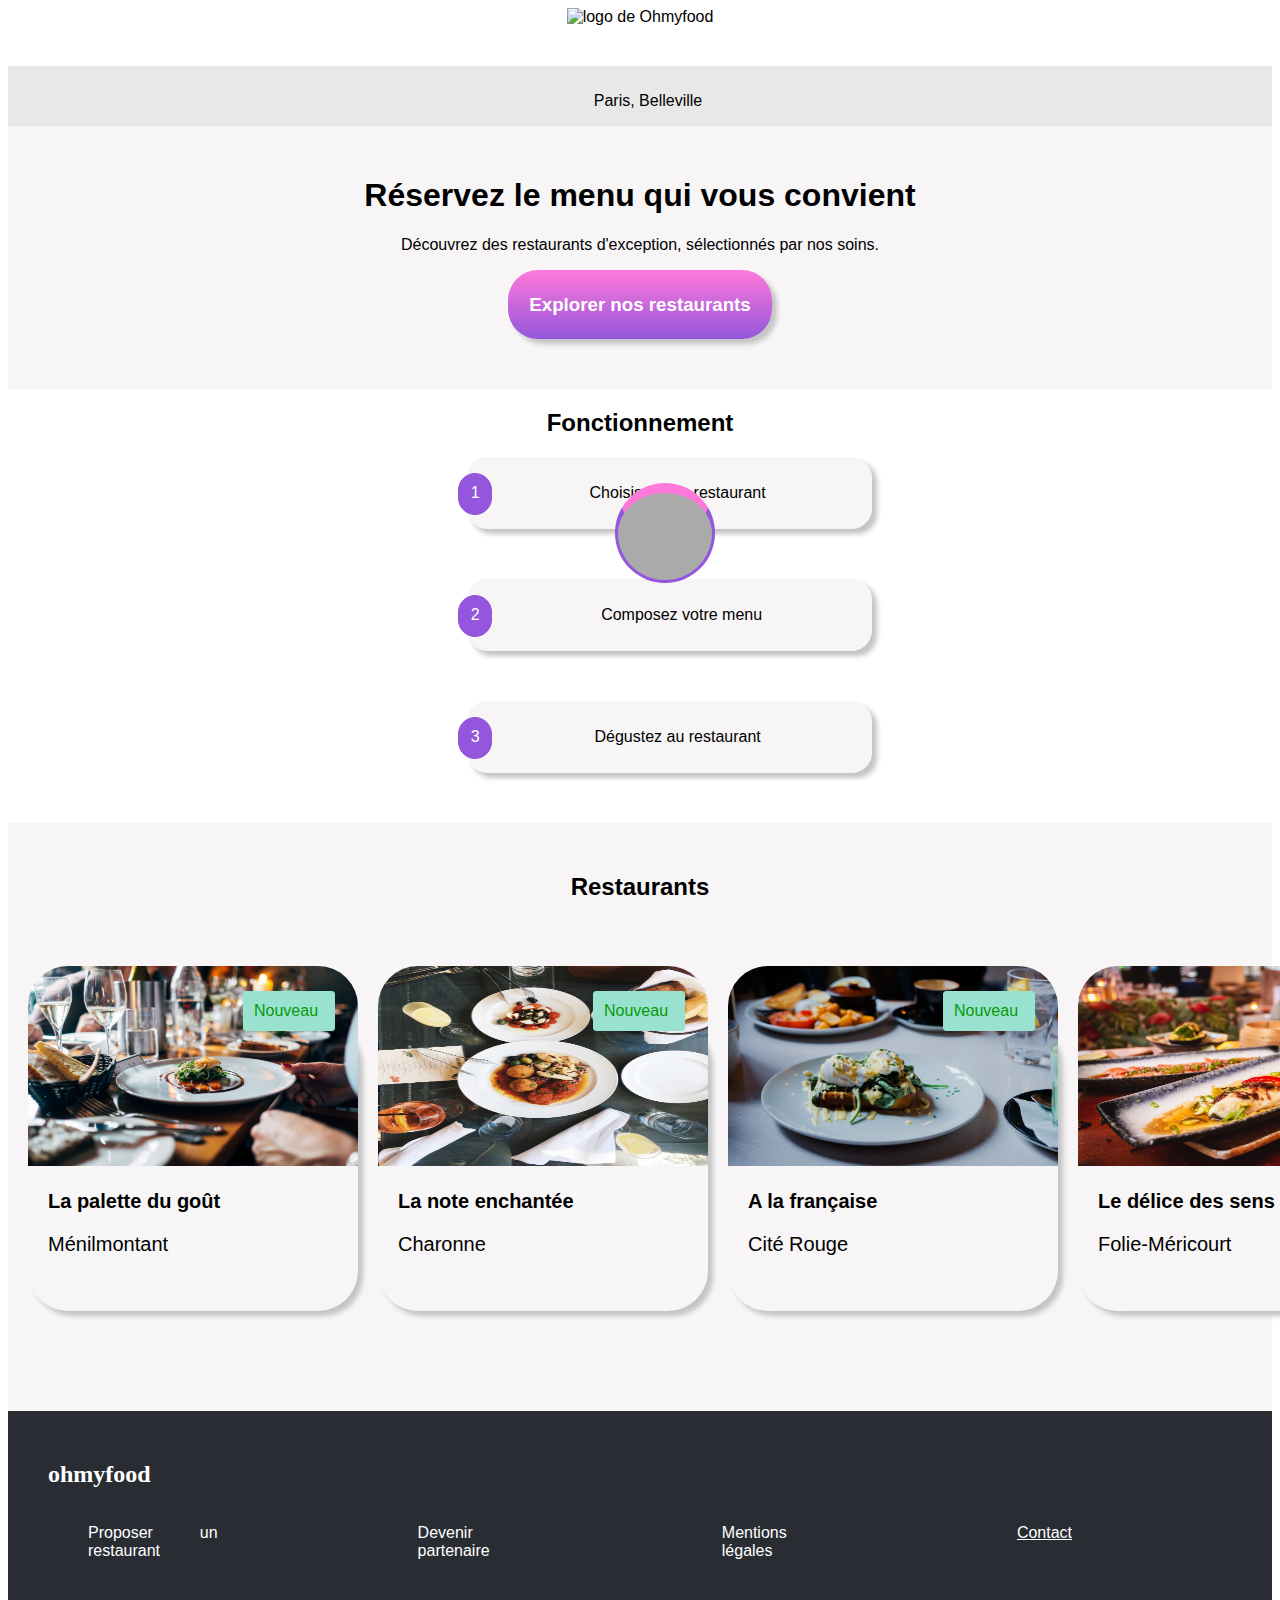
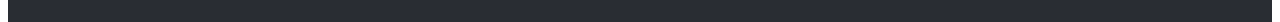
==== index.html @ 6e717f67 "disparition spinner" ====
<!DOCTYPE html>
<html lang="fr">
    <head>
        <meta charset="utf-8" />
        <link rel="stylesheet" href="accueil.css"/>
        
        
       
        <title>Ohmyfood</title>
         <!--kit's code kit-->
        <link rel="stylesheet" href="https://cdnjs.cloudflare.com/ajax/libs/font-awesome/6.0.0-beta3/css/all.min.css" integrity="sha512-Fo3rlrZj/k7ujTnHg4CGR2D7kSs0v4LLanw2qksYuRlEzO+tcaEPQogQ0KaoGN26/zrn20ImR1DfuLWnOo7aBA==" crossorigin="anonymous" referrerpolicy="no-referrer" />
    </head>

    <body>

     

            <div class="demo "> 
                <div class="custom-loading-spinner"></div>




                    <!--header-->


                    <header>

                        <!--Logo-->
                        <div class="logo">
                            <img src="images/logo/Ohmyfood.png" alt="logo de Ohmyfood">
                        </div>

                        <!--localisation-->
                        <div class="localisation">
                            <p><i class="fas fa-map-marker-alt"></i>&ensp;&ensp;Paris, Belleville</p>
                        </div>


                    </header>            

                     <!--section opération de réservation-->

                    <section class="reservation_operation">

                            <!--Réservation-->
                            <div class="reservation">
                                <h1>Réservez le menu qui vous convient</h1>
                                <p>Découvrez des restaurants d'exception, sélectionnés par nos soins.<p>
                                <div class="button"><h3 class="explore">Explorer nos restaurants</h3></div>
                            </div>

                            <!--Fonctionnement-->
                            <div class="functioning">
                                <h2>Fonctionnement</h2>

                                <div class="sidetoside">          
                                    <p class ="number">1</p>
                                    <div class="functioning_list">
                                        <p><i class="fas fa-mobile-alt icone"></i>&ensp;&ensp;Choisissez un restaurant</p>
                                    </div>
                                </div> 

                                <div class="sidetoside">  
                                    <p class="number">2</p>
                                    <div class="functioning_list">
                                        <p><i class="fas fa-list-ul icone"></i>&ensp;&ensp;&ensp;Composez votre menu</p>
                                    </div>
                                </div>

                                <div class="sidetoside">  
                                    <p class="number">3</p>
                                    <div class="functioning_list">
                                        <p><i class="fas fa-store icone"></i>&ensp;&ensp;Dégustez au restaurant</p>
                                    </div>
                                </div>

                            </div>

                    </section>

                    <!--section restaurants-->

                    <section class="restaurants">

                           
                            <h2>Restaurants</h2>
                            

                            <div class="lot">

                                <div class="card">
                                     <div class="new">Nouveau</div>
                                    <a href="ohmyfoodmenu1.html"><img src="images/restaurants/jay-wennington-N_Y88TWmGwA-unsplash.jpg" alt="photographie de La note enchantée"></a>

                                    <div class="legend">
                                        <div>
                                            <p class="restaurant_name">La palette du goût</p>
                                            <p>Ménilmontant</p>
                                        </div>
                                    </div>

                                        <div class="card-icons" style="width: 500px;">
                                            <i class="far fa-heart fa-2x empty"></i>
                                            <i class="far fa-heart fa-2x filled"></i>
                                        </div>



                                </div>


                                <div class="card">
                                     <div class="new">Nouveau</div>
                                    <a href="ohmyfoodmenu2.html"><img src="images/restaurants/stil-u2Lp8tXIcjw-unsplash.jpg" alt="photographie de La note enchantée"></a>

                                    <div class="legend">
                                        <div>
                                            <p class="restaurant_name">La note enchantée</p>
                                            <p>Charonne</p>
                                        </div>

                                    </div>

                                      <div class="card-icons">
                                            <i class="far fa-heart fa-2x empty"></i>
                                            <i class="far fa-heart fa-2x filled"></i>
                                          </div>

                                  
                                </div>

                            


                                <div class="card">
                                     <div class="new">Nouveau</div>
                                    <a href="ohmyfoodmenu3.html"><img src="images/restaurants/toa-heftiba-DQKerTsQwi0-unsplash.jpg" alt="photographie de La note enchantée"></a>

                                    <div class="legend">
                                        <div>
                                            <p class="restaurant_name">A la française</p>
                                            <p>Cité Rouge</p>
                                        </div>

                                    </div>

                                      <div class="card-icons">
                                            <i class="far fa-heart fa-2x empty"></i>
                                            <i class="far fa-heart fa-2x filled"></i>
                                          </div>

                                  
                                </div>


                                <div class="card">
                                    <div class="new">Nouveau</div>
                                    <a href="ohmyfoodmenu4.html"><img src="images/restaurants/louis-hansel-shotsoflouis-qNBGVyOCY8Q-unsplash.jpg" alt="photographie de La note enchantée"></a>

                                    <div class="legend">
                                        <div>
                                            <p class="restaurant_name">Le délice des sens</p>
                                            <p>Folie-Méricourt</p>
                                        </div>

                                    </div>

                                      <div class="card-icons">
                                            <i class="far fa-heart fa-2x empty"></i>
                                            <i class="far fa-heart fa-2x filled"></i>
                                          </div>

                                  
                                </div>

                            </div>


                    </section>

                     <!--Footer-->

                                    <footer>
                                        <h2>ohmyfood</h2>
                                        <ul>
                                            <li><p><i class="fas fa-utensils"></i>Proposer un restaurant</p></li>
                                            <li><p><i class="fas fa-hands-helping"></i>Devenir partenaire</p></li>
                                            <li><p>Mentions légales</p></li>
                                            <li><p><a href="mailto:leizy@hotmail.fr">Contact</a></p></li>
                                        </ul>
                    
                                    </footer>
            </div>

        

    </body>
---- accueil.css ----
/* Police*/

@font-face
{
	font-family: 'Roboto';
	src: url('Roboto.ttf')format('ttf');
	src: url('Roboto.eot')format('eot');
	src: url('Roboto.uvg')format('uvg');
}

@font-face
{
	font-family: 'Shrikhand';
	src: url('fonts/Shrikhand.ttf')format('ttf');
	src: url('fonts/Shrikhand.otf')format('eot');
	src: url('fonts/Shrikhand.uvg')format('uvg');
}

header, .reservation_operation, .restaurants, footer ul
{
	font-family: Roboto, Arial, Georgia, Verdana, Serif;
}



/*SPINNER*/



.demo {
    width: 1200px;
    height: 1000px;
    margin: 0 auto;
    position: relative;
    text-align: justify;
    animation: demo 5s;
    opacity: 1;
    width: 100%;
}

/*@keyframes demo {
    0% 
    {
    	display: block;
    }
    100% 
    {
    	opacity: 0; 
    	display: none;
    }
*/



.custom-loading-spinner {
    cursor: progress;
    position: absolute;
    width: 100%;
    height: 100%;
}
.custom-loading-spinner::before {     /*ajouter un overlay sur le contenu*/
    content: "";
    position: absolute;
    width: 100%;
    height: 100%;
    z-index: 10001;
    overflow: hidden;
    /*background: #0b0b0b;*/
    opacity: 0.6;
}
.custom-loading-spinner::after {   /*génère notre cercle blanc avec un bord rose*/
    box-sizing: border-box;
    z-index: 10002;
    content: "";
    position: absolute;
    top: 50%;
    left: 50%;
    margin: -25px 0 0 -25px;
    border: 3px solid #9356DC;
    border-top: 10px solid #FF79DA;
    border-radius: 50%;
    width: 100px;
    height: 100px;
    animation: custom-loading 6s;
    background: #AAAAAA;
  

}

@keyframes custom-loading {       /*permet rotation du cercle*/
    0% { transform: rotate(0deg);
    }

    100% 
    { 
    	transform: rotate(360deg);
    	opacity: 0; 
    	display: none;

    }

}

/*HEADER*/

.logo, .localisation, .reservation, .functioning
{
	text-align: center;
}

.restaurants h2
{
	text-align: center;
}

.localisation
{
	background-color: #e8e8e8;
	height: 70px;
	padding-top: 10px;
	margin-top: 40px;
}


/*SECTION OPÉRATION DE RÉSERVATION*/

.reservation
{
	background-color: #f7f5f5;
	margin-top: -20px;
	padding-top: 30px;
	padding-bottom: 50px;
}

.button
{
	border-width: 1px;
	border-style: hidden;
	border-radius: 30px 30px 30px 30px;
	padding-top: 5px;
	padding-bottom: 5px;
	margin-right: 500px;
	margin-left: 500px;
	background: linear-gradient(#FF79DA, #9356DC);
	box-shadow: 5px 5px 5px rgb(196, 196, 196); /*ombre portée grise*/
	color: white;
}

.button:hover
{
	background: linear-gradient(#FFB0E9, #B992E7);
	box-shadow: 10px 10px 10px rgb(196, 196, 196); /*ombre portée grise*/
}


.explore_button h3
{
	color: white;
}

.functioning_list
{
	border-width: 1px;
	border-color: #f7f5f4;
	border-style: solid;
	border-radius: 20px 20px 20px 20px;
	padding-top: 10px;
	padding-bottom: 10px;
	margin-right: 400px;
	margin-left: -25px;
	background: #f7f5f5;
	margin-bottom: 50px;
	box-shadow: 5px 5px 5px rgb(196, 196, 196); /*ombre portée grise*/
	width: 500px;
}

.functioning_list:hover, .functioning_list:active
{
	background-color: #e8d3f2;
	border-color: #e8d3f1;
}

.icone:hover, .icone:active
{
	color: #9356DC;
}

.number
{
	border-width: 1px;
	border-color: #9355DC;
	border-style: solid;
	border-radius: 100px 100px 100px 100px;
	padding-top: 10px;
	padding-bottom: 10px;
	margin-right: 0px;
	margin-left: 450px;
	background: #9356DC;
	color: white;
	width: 40px;
	height: 20px;
	z-index: 1;
}

.sidetoside /*met le numéro à coté de la phrase*/
{
	display: flex;
	flex-direction: row;
}

/*SECTION RESTAURANT*/


.restaurant_name
{
	font-weight: bold;
}

/*effet sur le coeur*/

.fa-heart {
  position: absolute;

}

.empty:hover {
  animation: filled 0.3s ease-in-out; 
  display: inline-block;
  opacity: 1;
  background-color: #9356DC;
  -webkit-background-clip: text;
  -webkit-text-fill-color: transparent;
  font-weight: bold;
  transition-duration: 2s;
}

.filled {
  cursor: pointer;
  background: linear-gradient(#f7f5f5, rgba(00, 15, 15, 0));  /*permet le dégradé du code*/
}
.filled:hover {   /*au survol*/
  animation: filled 0.3s ease-in-out;
  display: inline-block;
  opacity: 1;
  background-color: #9356DC;
  -webkit-background-clip: text;
  -webkit-text-fill-color: transparent;
  font-weight: bold;
  transition-duration: 1s;
}

.card-icons {
  position: relative;
  width: 36px;
  height: 36px;
  top: 0px;
  right: 0px;
  margin-left: 270px;
  margin-top: -70px;
}


.restaurants
{
	background-color: #f7f5f5;
	padding-top: 30px;
	padding-bottom: 100px;
}

.restaurants h2
{
	margin-left: 0px;

}

.new
{
	border-width: 1px;
	border-color: #98E2D0;
	background-color: #99E2D0;
	border-style: solid;
	border-radius: 3px;
	padding-top: 10px;
	padding-bottom: 10px;
	padding-left: 10px;
	width: 80px;
	color : #089905;
	margin-left: 215px;
	margin-top: -30px;
	position: absolute;
	z-index: 1;
}


.card img
{
	height: 200px;
	width: 330px;
	border-style: hidden;
	border-radius: 40px 40px 0px 0px;
	margin-top: -55px;

	
}

.card
{
	height: 290px;
	width: 330px;
	border-style: hidden;
	border-width: 0.5px;
	border-radius: 40px 40px 40px 40px;
	background-color: #f7f5f5;
	margin-left: 20px;
	margin-top: 100px;
	box-shadow: 5px 5px 5px rgb(196, 196, 196); /*ombre portée grise*/
	z-index: 0;

}

.legend
{
	padding-left: 20px;
	display: flex;
	font-size: 20px;
}

.lot
{
	display: flex;   /*place les cards les unes à côté des autres */
	flex-direction: row;

}


/*FOOTER*/

footer
{
	background-color: #292d33;
	color: white;
	padding-top: 30px;
	padding-bottom: 30px;
	padding-left: 40px;

}

footer ul 
{
	list-style-type: none; /* Retire la puce devant les éléments de la liste*/
	display: flex;
}

footer li 
{
	padding-right: 200px;
}

footer a
{
	color: white;
}

footer a:hover
{
	color: #99E2D0;
}


/* Sur tous types d'écran, quand la largeur de la fenêtre est comprise entre 0px et 1000px */
@media all and (min-width: 0px) and (max-width: 1000px){



.logo img
{
	width: 700px;
	margin-left: 400px;
}

.reservation, .functioning, .localisation, .restaurants, footer
{
	width: 1500px;
}

.localisation 
{
	height: 170px;
}

.reservation
{
	height: 800px;
}

.reservation h1
{
	font-size: 70px;
	border-style: hidden;
	width: 800px;
	margin-left: 340px;

}

.reservation p
{
	font-size: 50px;
	border-style: hidden;
	width: 1200px;
	margin-left: 150px;
	color: grey;

}

.localisation p 
{
	font-size: 50px;
}

.button
{
	margin-left: 300px;
	margin-right: 450px;
	margin-top: 100px;
	height: 170px;
	width: 900px;
	border-radius: 100px;
}

.explore 
{
	font-size: 50px;
}

.functioning
{
	height: 1100px;
}

.functioning h2
{
	font-size: 70px;
	margin-top: 150px;
}


.number
{
	width: 100px;
	height: 80px;
	font-size: 50px;
	margin-left: 90px;
	z-index: 1;
}

.sidetoside
{
	display: flex;
	flex-direction: row;
}

.functioning_list
{

	margin-right: 0px;
	margin-left: -60px;
	width: 1200px;
	height: 200px;
	border-radius: 80px;
}

.functioning_list p
{
	font-size: 50px;
	margin-left: -300px;
}



.restaurants 
{
	height: 5000px;
}

.restaurants h2
{
	font-size: 70px;
}

.restaurant_title
{
	margin-bottom: 0px;
}

.lot 
{
	margin-top: 50px;
	margin-left: 0px;
	display: flex;
	flex-direction: column;
}

.card img
{
	height: 700px;
	width: 1200px;
	border-style: hidden;
	border-radius: 40px 40px 0px 0px;
}

.card
{
	height:1100px;
	width: 1200px;
	border-width: 0.5px;
	border-radius: 40px 40px 40px 40px;
	background-color: #f7f5f5;
	margin-left: 60px;
	margin-top: 100px;
	box-shadow: 5px 5px 5px rgb(196, 196, 196); /*ombre portée grise*/
}

.new 
{
	margin-left: 890px;
	margin-top: -20px;
	width: 210px;
	font-size: 50px;
	padding: 30px;

}

.legend
{
	padding-left: 20px;
	display: flex;
	font-size: 20px;
	font-size: 70px;
}

.card-icons {   /*coeur des cards*/
  position: relative;
  top: 0px;
  right: 0px;
  margin-left: 900px;
  margin-top: -200px;
  width: 1000px;
  font-size: 60px;
}

footer
{
	height: 1000px;
}

footer h2
{
	font-size: 100px;
}

footer ul 
{
	display: flex;
	flex-direction: column;
	font-size: 50px;
}

}
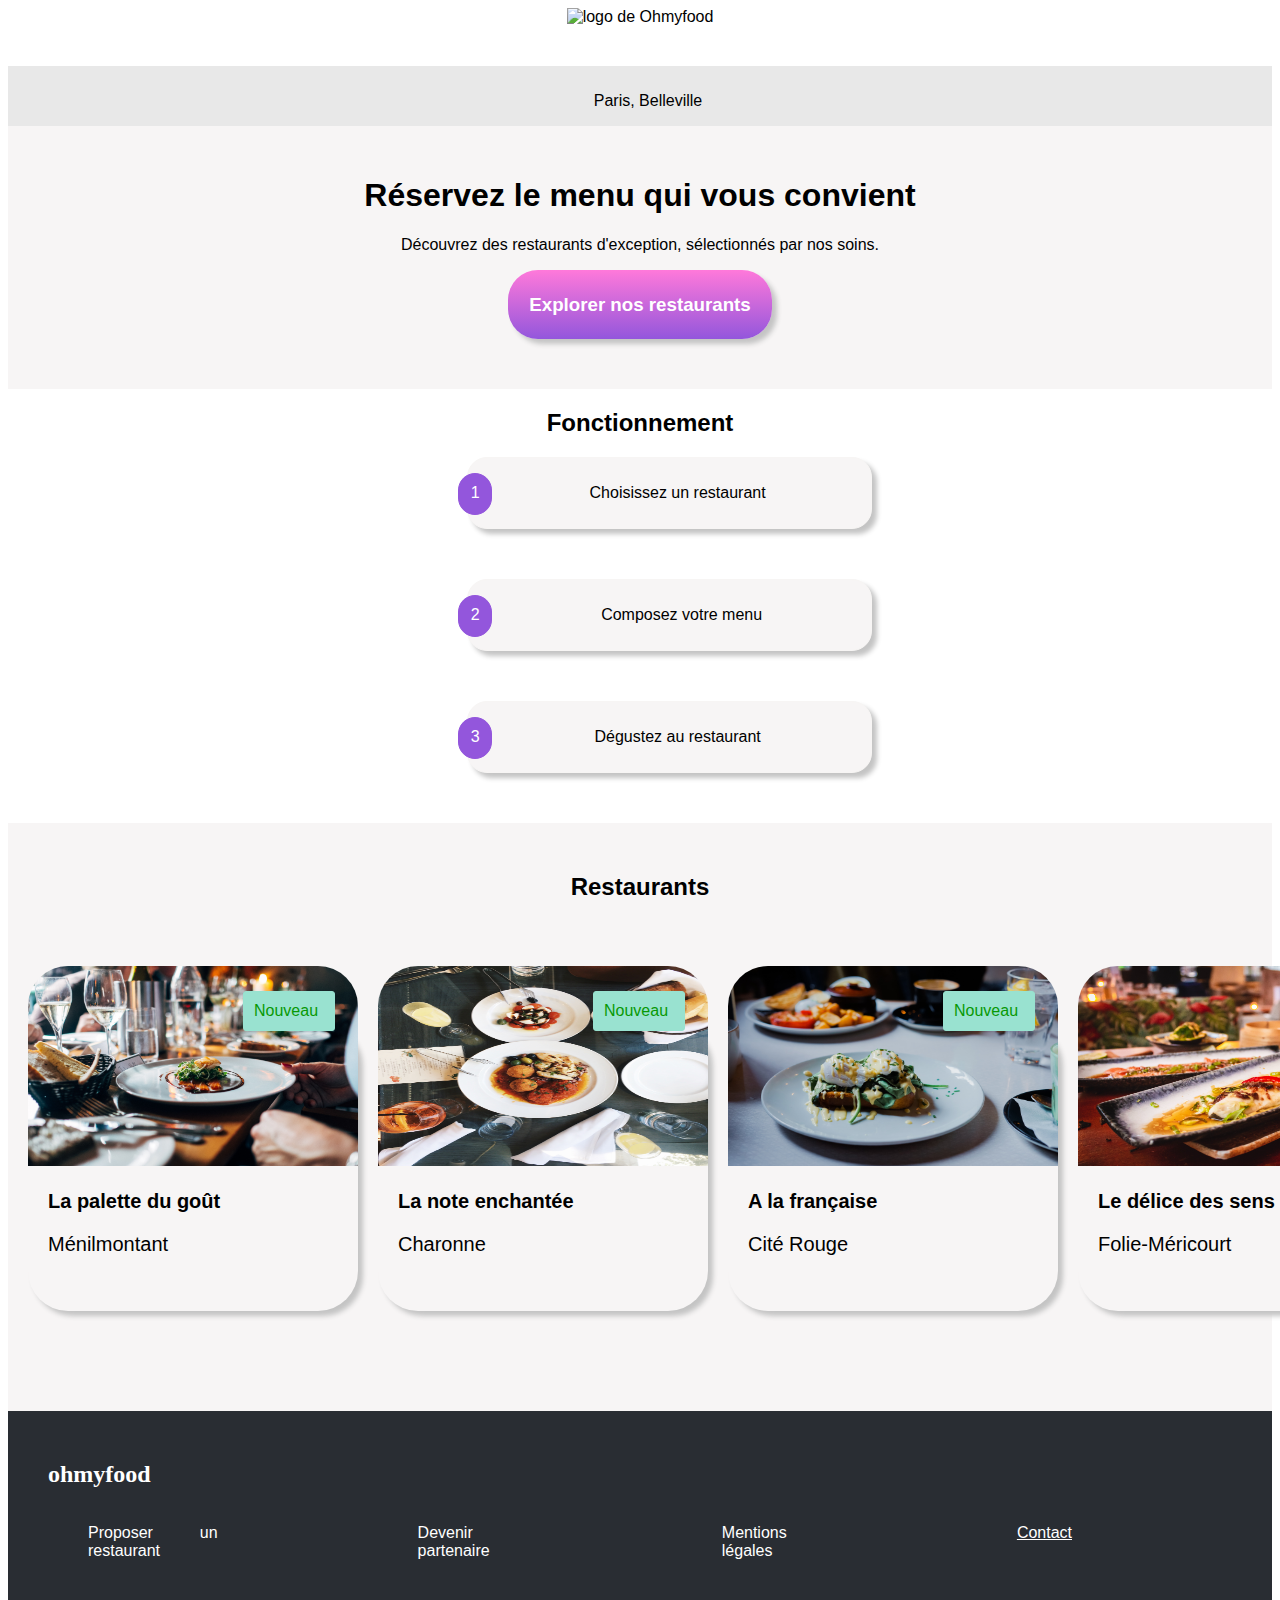
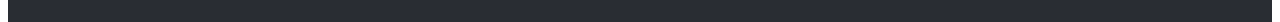
==== commit 8def577f: "modification css" ====
--- a/index.html
+++ b/index.html
@@ -2,7 +2,7 @@
 <html lang="fr">
     <head>
         <meta charset="utf-8" />
-        <link rel="stylesheet" href="accueil.css"/>
+        <link rel="stylesheet" href="style.css"/>
         
         
        
--- a/style.css
+++ b/style.css
@@ -0,0 +1,583 @@
+/* Police*/
+
+@font-face
+{
+	font-family: 'Roboto';
+	src: url('Roboto.ttf')format('ttf');
+	src: url('Roboto.eot')format('eot');
+	src: url('Roboto.uvg')format('uvg');
+}
+
+@font-face
+{
+	font-family: 'Shrikhand';
+	src: url('fonts/Shrikhand.ttf')format('ttf');
+	src: url('fonts/Shrikhand.otf')format('eot');
+	src: url('fonts/Shrikhand.uvg')format('uvg');
+}
+
+header, .reservation_operation, .restaurants, footer ul
+{
+	font-family: Roboto, Arial, Georgia, Verdana, Serif;
+}
+
+
+
+/*SPINNER*/
+
+
+
+.demo {
+    width: 1200px;
+    height: 1000px;
+    margin: 0 auto;
+    position: relative;
+    text-align: justify;
+    animation: demo 5s;
+    opacity: 1;
+    width: 100%;
+}
+
+/*@keyframes demo {
+    0% 
+    {
+    	display: block;
+    }
+    100% 
+    {
+    	opacity: 0; 
+    	display: none;
+    }
+*/
+
+
+
+.custom-loading-spinner {
+    cursor: progress;
+    position: absolute;
+    width: 100%;
+    height: 100%;
+   
+
+
+}
+.custom-loading-spinner::before {     /*ajouter un overlay sur le contenu*/
+    content: "";
+    position: absolute;
+    width: 100%;
+    height: 100%;
+    z-index: 10001;
+    overflow: hidden;
+    /*background: #0b0b0b;*/
+    opacity: 0.6;
+   
+}
+.custom-loading-spinner::after {   /*génère notre cercle blanc avec un bord rose*/
+    box-sizing: border-box;
+    z-index: 10002;
+    content: "";
+    position: absolute;
+    top: 50%;
+    left: 50%;
+    margin: -25px 0 0 -25px;
+    border: 3px solid #9356DC;
+    border-top: 10px solid #FF79DA;
+    border-radius: 50%;
+    width: 100px;
+    height: 100px;
+    animation: custom-loading 6s;
+    background: #AAAAAA;
+    animation-iteration-count: 1;
+    opacity: 0; /*permet de faire disparaitre le spinner*/
+
+  
+
+}
+
+
+
+@keyframes custom-loading {     /*permet rotation du cercle*/
+    0% { transform: rotate(0deg);
+    	opacity: 1;
+    }
+
+  
+    100% 
+    { 
+    	transform: rotate(360deg);
+    	opacity: 0; 
+    	
+    }
+
+}
+
+
+
+
+/*HEADER*/
+
+.logo, .localisation, .reservation, .functioning
+{
+	text-align: center;
+}
+
+.restaurants h2
+{
+	text-align: center;
+}
+
+.localisation
+{
+	background-color: #e8e8e8;
+	height: 70px;
+	padding-top: 10px;
+	margin-top: 40px;
+}
+
+
+/*SECTION OPÉRATION DE RÉSERVATION*/
+
+.reservation
+{
+	background-color: #f7f5f5;
+	margin-top: -20px;
+	padding-top: 30px;
+	padding-bottom: 50px;
+}
+
+.button
+{
+	border-width: 1px;
+	border-style: hidden;
+	border-radius: 30px 30px 30px 30px;
+	padding-top: 5px;
+	padding-bottom: 5px;
+	margin-right: 500px;
+	margin-left: 500px;
+	background: linear-gradient(#FF79DA, #9356DC);
+	box-shadow: 5px 5px 5px rgb(196, 196, 196); /*ombre portée grise*/
+	color: white;
+}
+
+.button:hover
+{
+	background: linear-gradient(#FFB0E9, #B992E7);
+	box-shadow: 10px 10px 10px rgb(196, 196, 196); /*ombre portée grise*/
+}
+
+
+.explore_button h3
+{
+	color: white;
+}
+
+.functioning_list
+{
+	border-width: 1px;
+	border-color: #f7f5f4;
+	border-style: solid;
+	border-radius: 20px 20px 20px 20px;
+	padding-top: 10px;
+	padding-bottom: 10px;
+	margin-right: 400px;
+	margin-left: -25px;
+	background: #f7f5f5;
+	margin-bottom: 50px;
+	box-shadow: 5px 5px 5px rgb(196, 196, 196); /*ombre portée grise*/
+	width: 500px;
+}
+
+.functioning_list:hover, .functioning_list:active
+{
+	background-color: #e8d3f2;
+	border-color: #e8d3f1;
+}
+
+.icone:hover, .icone:active
+{
+	color: #9356DC;
+}
+
+.number
+{
+	border-width: 1px;
+	border-color: #9355DC;
+	border-style: solid;
+	border-radius: 100px 100px 100px 100px;
+	padding-top: 10px;
+	padding-bottom: 10px;
+	margin-right: 0px;
+	margin-left: 450px;
+	background: #9356DC;
+	color: white;
+	width: 40px;
+	height: 20px;
+	z-index: 1;
+}
+
+.sidetoside /*met le numéro à coté de la phrase*/
+{
+	display: flex;
+	flex-direction: row;
+}
+
+/*SECTION RESTAURANT*/
+
+
+.restaurant_name
+{
+	font-weight: bold;
+}
+
+/*effet sur le coeur*/
+
+.fa-heart {
+  position: absolute;
+
+}
+
+.empty:hover {
+  animation: filled 0.3s ease-in-out; 
+  display: inline-block;
+  opacity: 1;
+  background-color: #9356DC;
+  -webkit-background-clip: text;
+  -webkit-text-fill-color: transparent;
+  font-weight: bold;
+  transition-duration: 2s;
+}
+
+.filled {
+  cursor: pointer;
+  background: linear-gradient(#f7f5f5, rgba(00, 15, 15, 0));  /*permet le dégradé du code*/
+}
+.filled:hover {   /*au survol*/
+  animation: filled 0.3s ease-in-out;
+  display: inline-block;
+  opacity: 1;
+  background-color: #9356DC;
+  -webkit-background-clip: text;
+  -webkit-text-fill-color: transparent;
+  font-weight: bold;
+  transition-duration: 1s;
+}
+
+.card-icons {
+  position: relative;
+  width: 36px;
+  height: 36px;
+  top: 0px;
+  right: 0px;
+  margin-left: 270px;
+  margin-top: -70px;
+}
+
+
+.restaurants
+{
+	background-color: #f7f5f5;
+	padding-top: 30px;
+	padding-bottom: 100px;
+}
+
+.restaurants h2
+{
+	margin-left: 0px;
+
+}
+
+.new
+{
+	border-width: 1px;
+	border-color: #98E2D0;
+	background-color: #99E2D0;
+	border-style: solid;
+	border-radius: 3px;
+	padding-top: 10px;
+	padding-bottom: 10px;
+	padding-left: 10px;
+	width: 80px;
+	color : #089905;
+	margin-left: 215px;
+	margin-top: -30px;
+	position: absolute;
+	z-index: 1;
+}
+
+
+.card img
+{
+	height: 200px;
+	width: 330px;
+	border-style: hidden;
+	border-radius: 40px 40px 0px 0px;
+	margin-top: -55px;
+
+	
+}
+
+.card
+{
+	height: 290px;
+	width: 330px;
+	border-style: hidden;
+	border-width: 0.5px;
+	border-radius: 40px 40px 40px 40px;
+	background-color: #f7f5f5;
+	margin-left: 20px;
+	margin-top: 100px;
+	box-shadow: 5px 5px 5px rgb(196, 196, 196); /*ombre portée grise*/
+	z-index: 0;
+
+}
+
+.legend
+{
+	padding-left: 20px;
+	display: flex;
+	font-size: 20px;
+}
+
+.lot
+{
+	display: flex;   /*place les cards les unes à côté des autres */
+	flex-direction: row;
+
+}
+
+
+/*FOOTER*/
+
+footer
+{
+	background-color: #292d33;
+	color: white;
+	padding-top: 30px;
+	padding-bottom: 30px;
+	padding-left: 40px;
+
+}
+
+footer ul 
+{
+	list-style-type: none; /* Retire la puce devant les éléments de la liste*/
+	display: flex;
+}
+
+footer li 
+{
+	padding-right: 200px;
+}
+
+footer a
+{
+	color: white;
+}
+
+footer a:hover
+{
+	color: #99E2D0;
+}
+
+
+/* Sur tous types d'écran, quand la largeur de la fenêtre est comprise entre 0px et 1000px */
+@media all and (min-width: 0px) and (max-width: 1000px){
+
+
+
+.logo img
+{
+	width: 700px;
+	margin-left: 400px;
+}
+
+.reservation, .functioning, .localisation, .restaurants, footer
+{
+	width: 1500px;
+}
+
+.localisation 
+{
+	height: 170px;
+}
+
+.reservation
+{
+	height: 800px;
+}
+
+.reservation h1
+{
+	font-size: 70px;
+	border-style: hidden;
+	width: 800px;
+	margin-left: 340px;
+
+}
+
+.reservation p
+{
+	font-size: 50px;
+	border-style: hidden;
+	width: 1200px;
+	margin-left: 150px;
+	color: grey;
+
+}
+
+.localisation p 
+{
+	font-size: 50px;
+}
+
+.button
+{
+	margin-left: 300px;
+	margin-right: 450px;
+	margin-top: 100px;
+	height: 170px;
+	width: 900px;
+	border-radius: 100px;
+}
+
+.explore 
+{
+	font-size: 50px;
+}
+
+.functioning
+{
+	height: 1100px;
+}
+
+.functioning h2
+{
+	font-size: 70px;
+	margin-top: 150px;
+}
+
+
+.number
+{
+	width: 100px;
+	height: 80px;
+	font-size: 50px;
+	margin-left: 90px;
+	z-index: 1;
+}
+
+.sidetoside
+{
+	display: flex;
+	flex-direction: row;
+}
+
+.functioning_list
+{
+
+	margin-right: 0px;
+	margin-left: -60px;
+	width: 1200px;
+	height: 200px;
+	border-radius: 80px;
+}
+
+.functioning_list p
+{
+	font-size: 50px;
+	margin-left: -300px;
+}
+
+
+
+.restaurants 
+{
+	height: 5000px;
+}
+
+.restaurants h2
+{
+	font-size: 70px;
+}
+
+.restaurant_title
+{
+	margin-bottom: 0px;
+}
+
+.lot 
+{
+	margin-top: 50px;
+	margin-left: 0px;
+	display: flex;
+	flex-direction: column;
+}
+
+.card img
+{
+	height: 700px;
+	width: 1200px;
+	border-style: hidden;
+	border-radius: 40px 40px 0px 0px;
+}
+
+.card
+{
+	height:1100px;
+	width: 1200px;
+	border-width: 0.5px;
+	border-radius: 40px 40px 40px 40px;
+	background-color: #f7f5f5;
+	margin-left: 60px;
+	margin-top: 100px;
+	box-shadow: 5px 5px 5px rgb(196, 196, 196); /*ombre portée grise*/
+}
+
+.new 
+{
+	margin-left: 890px;
+	margin-top: -20px;
+	width: 210px;
+	font-size: 50px;
+	padding: 30px;
+
+}
+
+.legend
+{
+	padding-left: 20px;
+	display: flex;
+	font-size: 20px;
+	font-size: 70px;
+}
+
+.card-icons {   /*coeur des cards*/
+  position: relative;
+  top: 0px;
+  right: 0px;
+  margin-left: 900px;
+  margin-top: -200px;
+  width: 1000px;
+  font-size: 60px;
+}
+
+footer
+{
+	height: 1000px;
+}
+
+footer h2
+{
+	font-size: 100px;
+}
+
+footer ul 
+{
+	display: flex;
+	flex-direction: column;
+	font-size: 50px;
+}
+
+}
+
+
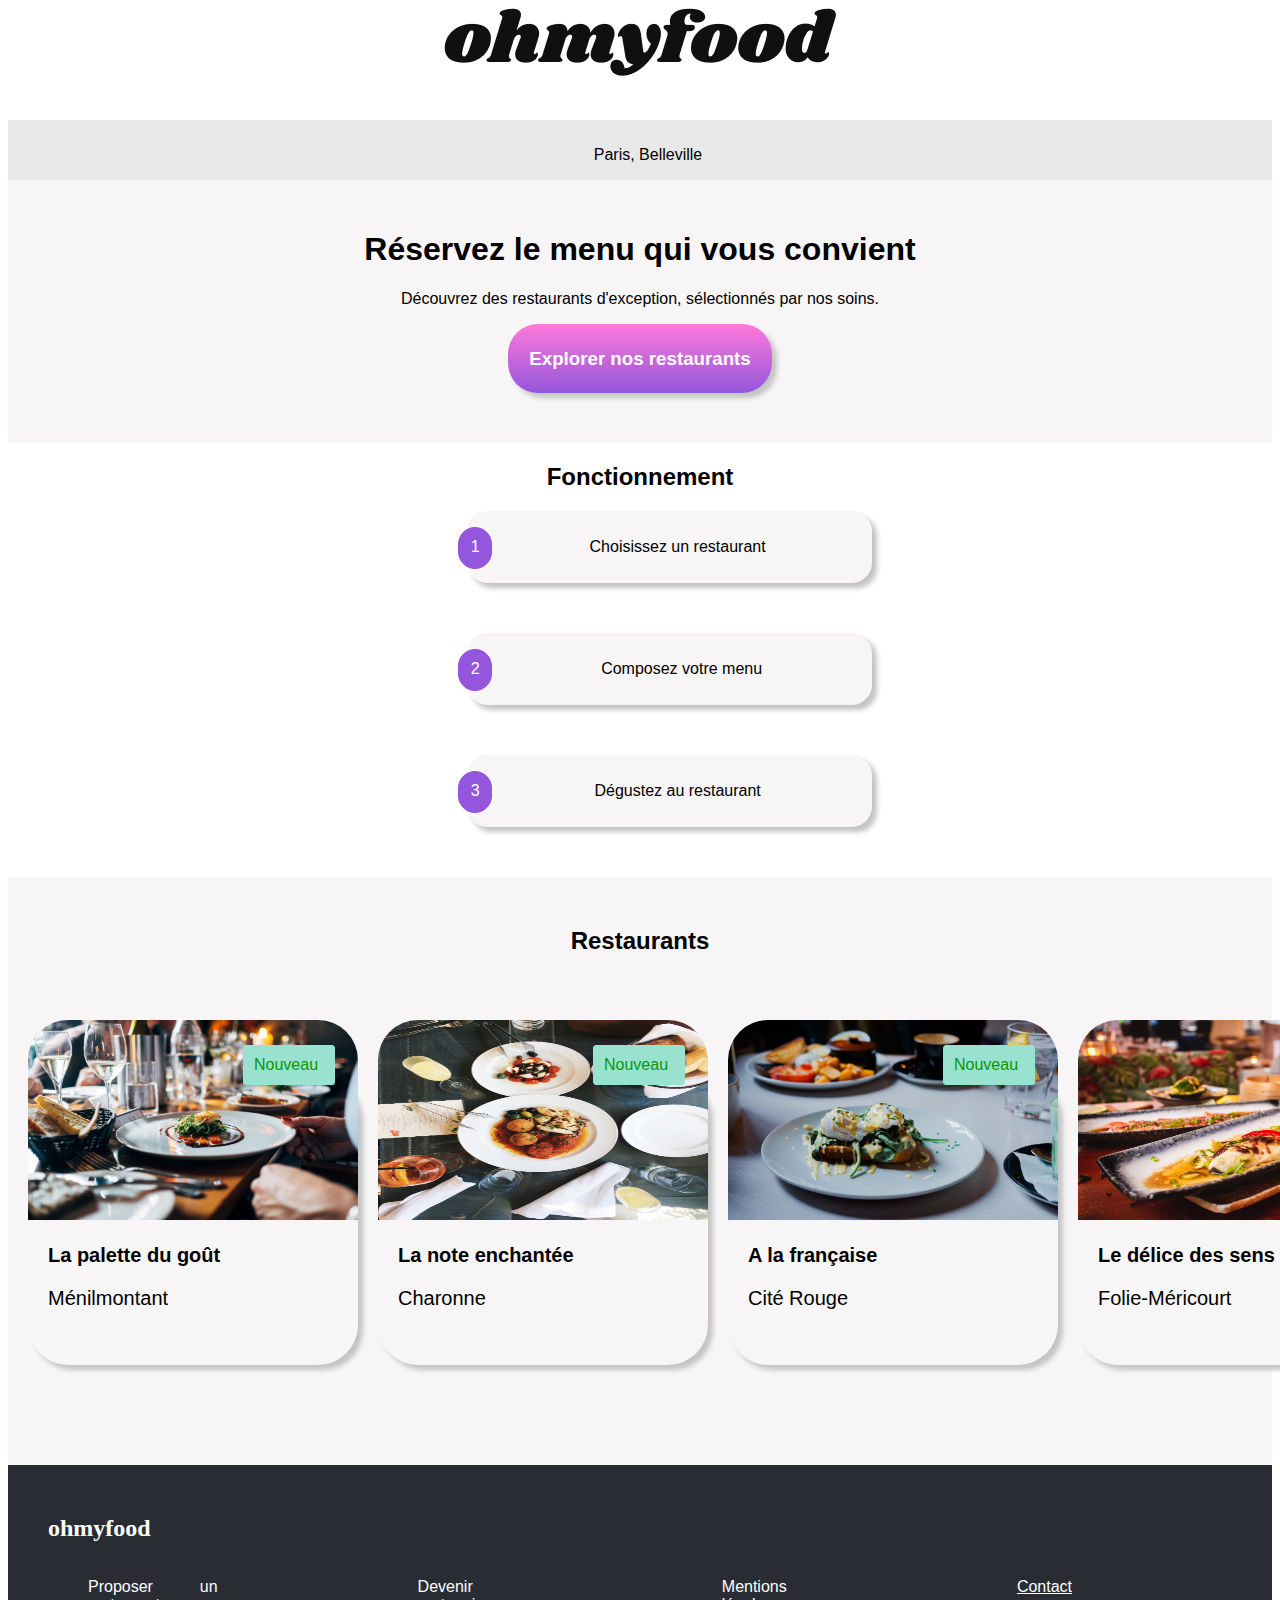
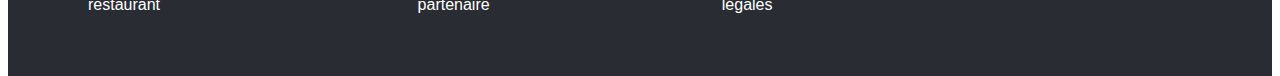
==== commit c579a2d5: "version finale" ====
--- a/index.html
+++ b/index.html
@@ -2,7 +2,7 @@
 <html lang="fr">
     <head>
         <meta charset="utf-8" />
-        <link rel="stylesheet" href="style.css"/>
+        <link rel="stylesheet" href="style.css" type="text/css" />
         
         
        
@@ -28,7 +28,7 @@
 
                         <!--Logo-->
                         <div class="logo">
-                            <img src="images/logo/Ohmyfood.png" alt="logo de Ohmyfood">
+                            <div class="logo"><img src="images/logo/ohmyfood.png" alt="logo de ohmyfood"></div>
                         </div>
 
                         <!--localisation-->
